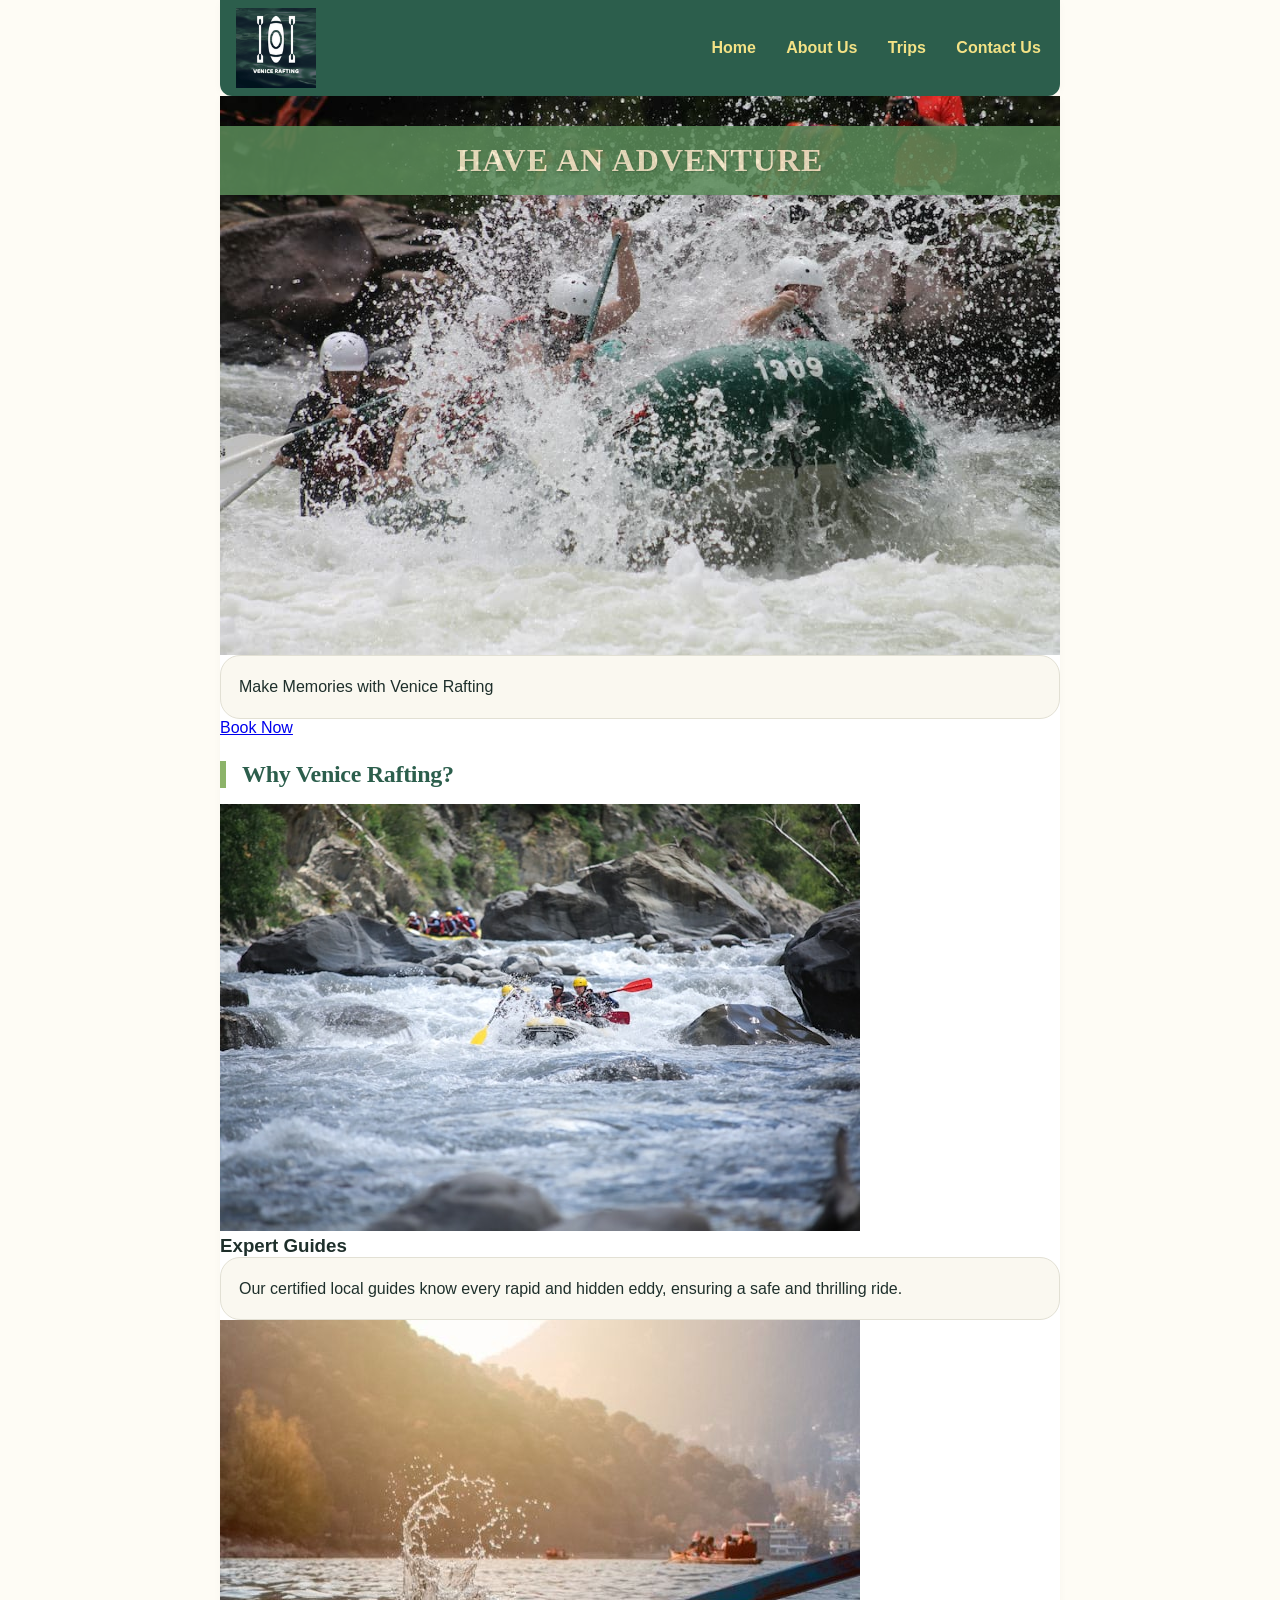
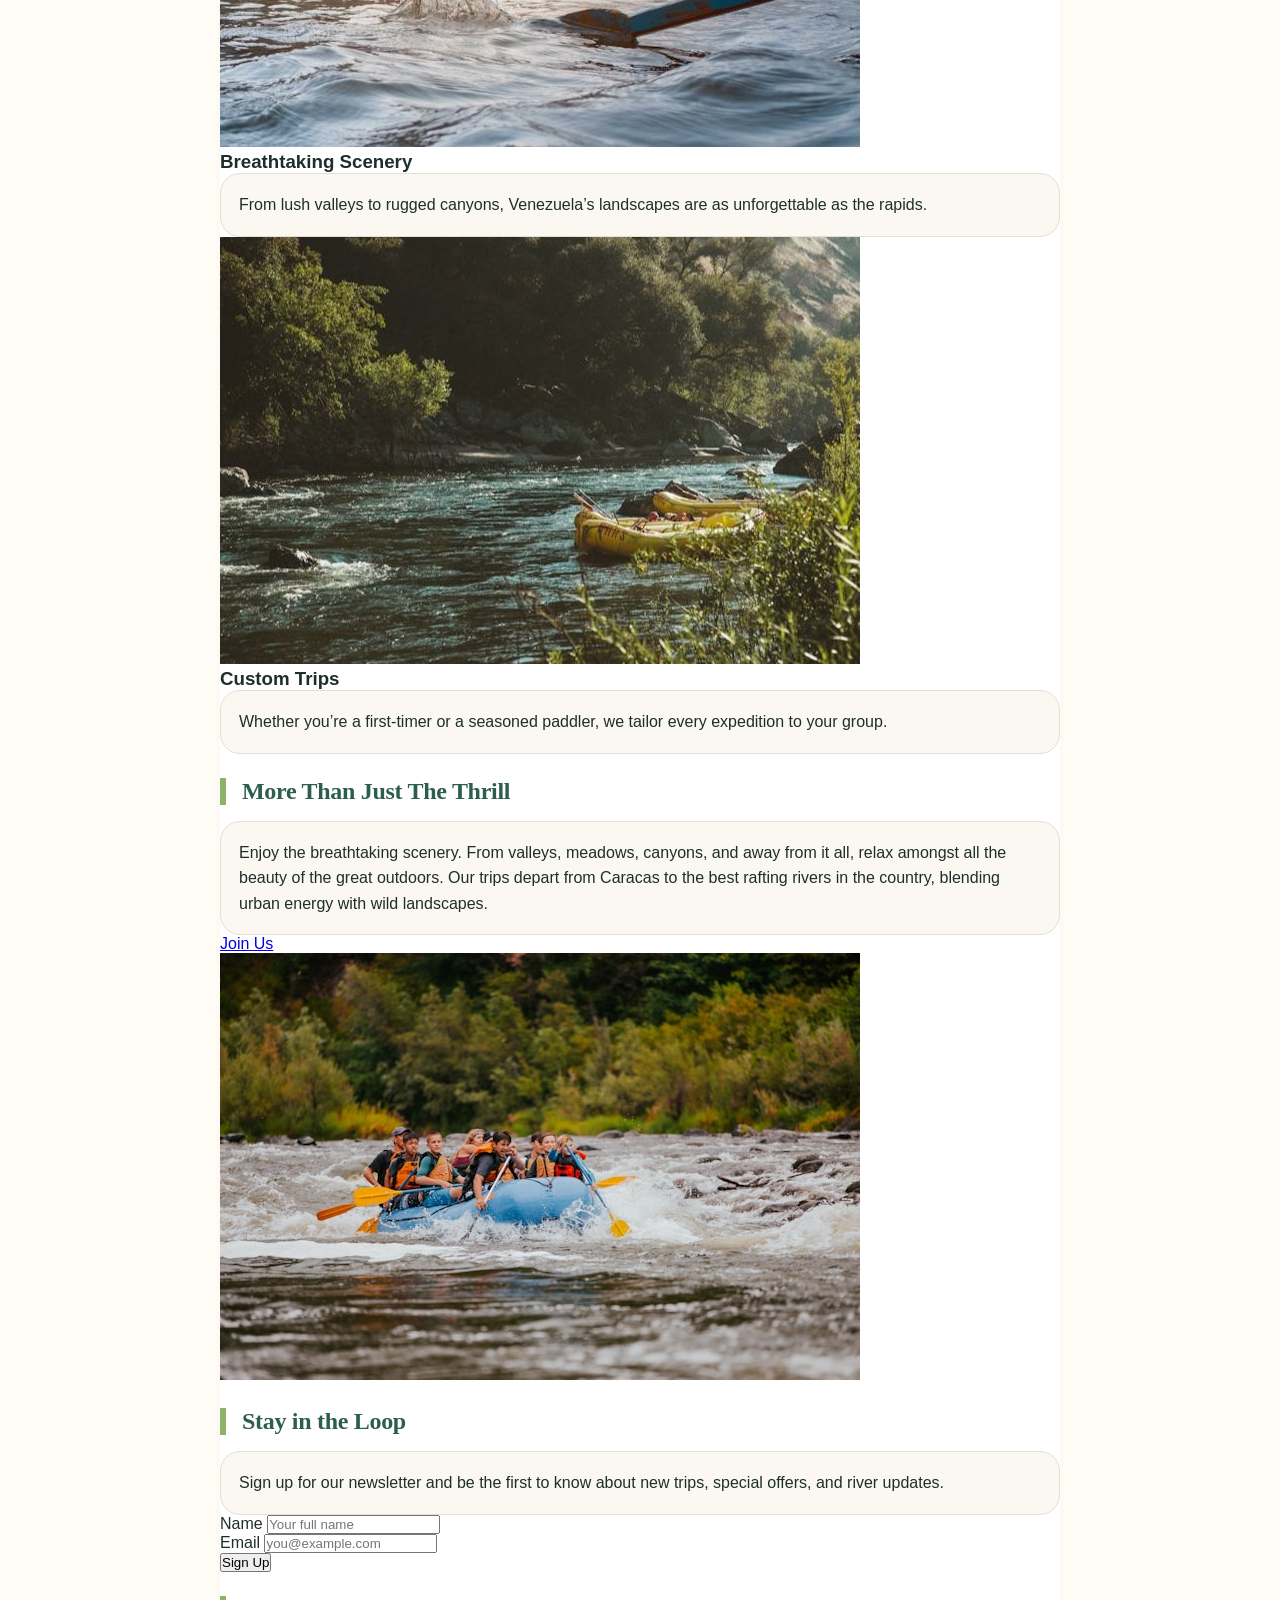
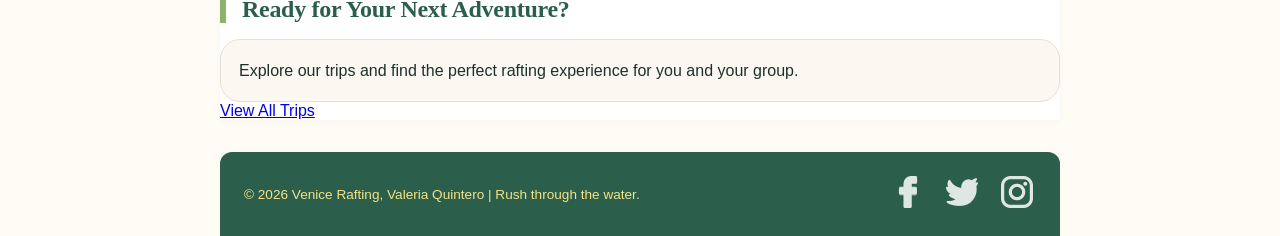
==== wwr/index.html @ 8dba0ee9 "Week 06" ====
<!DOCTYPE html>
<html lang="en">

<head>
    <meta charset="UTF-8">
    <meta name="viewport" content="width=device-width, initial-scale=1.0">
    <meta name="description"
      content="Venice Rafting offers unforgettable whitewater adventures inspired by Venezuela. Book your trip today and experience the thrill of the river.">
    <meta name="author" content="Valeria Quintero">
    <title>Venice Rafting | Home</title>
    <link rel="stylesheet" href="styles/rafting.css">
</head>

<body>
    <header>
        <img src="images/logo.png" alt="Venice rafting logo">
        <nav>
            <ul>
                <li><a href="index.html" class="active">Home</a></li>
                <li><a href="about.html">About Us</a></li>
                <li><a href="trips.html">Trips</a></li>
                <li><a href="contact.html">Contact Us</a></li>
            </ul>
        </nav>
    </header>

    <main>

        <!-- Hero -->
        <section class="hero">
            <img src="images/hero-rafting.jpg" alt="Rafting team conquering wild rapids">
            <div class="hero-content">
                <h1>HAVE AN ADVENTURE</h1>
                <p>Make Memories with Venice Rafting</p>
                <a href="trips.html" class="btn btn-primary">Book Now</a>
            </div>
        </section>

        <!-- Features grid-->
        <section class="features">
            <h2>Why Venice Rafting?</h2>
            <div class="features-grid">
                <div class="feature-item">
                    <img src="images/rafting1.jpg" alt="Expert guide leading a raft">
                    <h3>Expert Guides</h3>
                    <p>Our certified local guides know every rapid and hidden eddy, ensuring a safe
                        and thrilling ride.</p>
                </div>
                <div class="feature-item">
                    <img src="images/rafting3.jpg" alt="Breathtaking river canyon">
                    <h3>Breathtaking Scenery</h3>
                    <p>From lush valleys to rugged canyons, Venezuela’s landscapes are as
                        unforgettable as the rapids.</p>
                </div>
                <div class="feature-item">
                    <img src="images/rafting5.jpg" alt="Custom trip planning">
                    <h3>Custom Trips</h3>
                    <p>Whether you’re a first-timer or a seasoned paddler, we tailor every
                        expedition to your group.</p>
                </div>
            </div>
        </section>

        <!-- grid -->
        <section class="more-section">
            <div class="more-grid">
                <div class="more-text">
                    <h2>More Than Just The Thrill</h2>
                    <p>
                        Enjoy the breathtaking scenery. From valleys, meadows, canyons, and away
                        from it all, relax amongst all the beauty of the great outdoors. Our trips
                        depart from Caracas to the best rafting rivers in the country, blending
                        urban energy with wild landscapes.
                    </p>
                    <a href="about.html" class="btn btn-secondary">Join Us</a>
                </div>
                <div class="more-image">
                    <img src="images/rafting2.jpg" alt="Scenic river valley">
                </div>
            </div>
        </section>

        <!-- Newsletter -->
        <section class="newsletter">
            <h2>Stay in the Loop</h2>
            <p>Sign up for our newsletter and be the first to know about new trips, special offers,
                and river updates.</p>
            <form action="#" method="post" class="newsletter-form">
                <div class="form-group">
                    <label for="name">Name</label>
                    <input type="text" id="name" name="name" placeholder="Your full name" required>
                </div>
                <div class="form-group">
                    <label for="email">Email</label>
                    <input type="email" id="email" name="email" placeholder="you@example.com"
                      required>
                </div>
                <button type="submit" class="btn btn-primary">Sign Up</button>
            </form>
        </section>

        <!-- Trips -->
        <section class="cta-banner">
            <div class="cta-content">
                <h2>Ready for Your Next Adventure?</h2>
                <p>Explore our trips and find the perfect rafting experience for you and your group.
                </p>
                <a href="trips.html" class="btn btn-primary">View All Trips</a>
            </div>
        </section>

    </main>

    <footer>
        <p>© 2026 Venice Rafting, Valeria Quintero | Rush through the water.</p>
        <nav class="socialmedia">
            <a href="https://facebook.com" target="_blank" rel="noopener noreferrer">
                <img src="images/facebook.png" alt="Facebook icon">
            </a>
            <a href="https://twitter.com" target="_blank" rel="noopener noreferrer">
                <img src="images/twitter.png" alt="Twitter icon">
            </a>
            <a href="https://instagram.com" target="_blank" rel="noopener noreferrer">
                <img src="images/instagram.png" alt="Instagram icon">
            </a>
        </nav>
    </footer>
</body>

</html>
---- wwr/styles/rafting.css ----
/* Venice Rafting - Main Stylesheet */

:root {
    --primary-color: #2c5e4c;
    /* deep lake green */
    --secondary-color: #8cb369;
    /* sage green */
    --accent1-color: #5b8c5a;
    /* muted forest green */
    --accent2-color: #f4e285;
    /* soft pale yellow */
    --heading-font: "Times New Roman", "Georgia", serif;
    --body-font: Arial, Helvetica, sans-serif;
}

* {
    margin: 0;
    padding: 0;
    box-sizing: border-box;
}

body {
    font-family: var(--body-font);
    color: #1e2f2b;
    background-color: #fefcf5;
}

header,
main,
footer {
    width: 840px;
    margin: 0 auto;
    background-color: #ffffff;
    box-shadow: 0 2px 8px rgba(0, 0, 0, 0.03);
}

/* CSS Grid*/
header {
    background-color: var(--primary-color);
    color: var(--accent2-color);
    display: grid;
    grid-template-columns: auto 1fr;
    align-items: center;
    padding: 8px 16px;
    border-radius: 0 0 12px 12px;
}

header img {
    width: 80px;
    height: auto;
}

nav ul {
    list-style: none;
    display: flex;
    justify-content: flex-end;
    gap: 1.5rem;
}

nav a {
    color: var(--accent2-color);
    text-decoration: none;
    font-weight: bold;
    padding: 0.5rem 0.2rem;
    transition: color 0.2s;
}

nav a:hover {
    color: #fff5cf;
    text-decoration: underline;
}

h1,
h2 {
    font-family: var(--heading-font);
    color: var(--primary-color);
    letter-spacing: -0.3px;
}

h1 {
    font-size: 2.2rem;
    font-weight: 700;
    text-shadow: 1px 1px 2px rgba(0, 0, 0, 0.2);
}

h2 {
    border-left: 6px solid var(--secondary-color);
    padding-left: 16px;
    margin: 24px 0 16px 0;
}

.hero {
    position: relative;
    margin: 0;
    padding: 0;
}

.hero img {
    display: block;
    width: 100%;
    height: auto;
}

.hero h1 {
    position: absolute;
    top: 30px;
    width: 100%;
    padding: 16px;
    text-align: center;
    opacity: 0.85;
    background-color: var(--accent1-color);
    color: #fff2cf;
    font-size: 2rem;
    letter-spacing: 1px;
}

.hero article {
    position: absolute;
    bottom: 30px;
    left: 20px;
    right: 20px;
    background-color: rgba(44, 94, 76, 0.9);
    color: #fff9e8;
    padding: 20px;
    border-radius: 16px;
    backdrop-filter: blur(2px);
    display: flex;
    align-items: center;
    gap: 20px;
}

.hero article img {
    float: right;
    width: 125px;
    border-radius: 50%;
    border: 3px solid var(--accent2-color);
    box-shadow: 0 4px 10px rgba(0, 0, 0, 0.3);
    margin: 0 0 0 16px;
}

.hero article p {
    margin: 0;
    padding: 0;
    flex: 1;
    font-weight: 500;
    line-height: 1.4;
}

.history-content {
    display: grid;
    grid-template-columns: 1fr 1fr;
    gap: 20px;
    margin: 16px;
}

section p {
    background-color: #faf8f0;
    padding: 18px;
    border-radius: 20px;
    line-height: 1.6;
    border: 1px solid #e2e0d4;
}

.adventure-gallery {
    display: grid;
    grid-template-columns: repeat(5, 1fr);
    gap: 16px;
    margin: 16px;
}

.adventure-gallery figure {
    margin: 0;
    text-align: center;
}

.adventure-gallery img {
    width: 100%;
    height: auto;
    border-radius: 12px;
    box-shadow: 0 4px 8px rgba(0, 0, 0, 0.1);
}

.adventure-gallery figcaption {
    margin-top: 8px;
    font-weight: bold;
    color: var(--primary-color);
}

footer {
    background-color: var(--primary-color);
    color: var(--accent2-color);
    display: flex;
    justify-content: space-between;
    align-items: center;
    padding: 16px 24px;
    border-radius: 12px 12px 0 0;
    margin-top: 32px;
}

footer p {
    margin: 0;
    padding: 0;
    font-size: 0.85rem;
}

.socialmedia {
    display: flex;
    gap: 16px;
    margin: 0;
    padding: 0;
}

.socialmedia a {
    text-decoration: none;
    transition: transform 0.2s;
}

.socialmedia a:hover {
    transform: scale(1.08);
}

.socialmedia img {
    width: 32px;
    height: 32px;
    filter: brightness(0) invert(1);
    opacity: 0.85;
}

.socialmedia img:hover {
    opacity: 1;
}

/* ========== CONTACT PAGE STYLES ========== */

.contact-page-header {
    text-align: center;
    background-color: #f3f8ef;
    margin: 16px 16px 32px 16px;
    padding: 24px 16px;
    border-radius: 28px;
}

.contact-page-header h1 {
    margin-bottom: 12px;
}

.contact-page-header p {
    background: none;
    border: none;
    padding: 0;
    font-size: 1.1rem;
}

/* Company info + map grid */
.contact-info-section {
    display: grid;
    grid-template-columns: 1fr 1fr;
    gap: 32px;
    margin: 16px 16px 32px 16px;
    background: #fff;
    border-radius: 24px;
    box-shadow: 0 2px 12px rgba(0, 0, 0, 0.05);
}

.contact-details {
    background-color: #fefaf0;
    padding: 20px;
    border-radius: 20px;
    border: 1px solid #e0dccc;
}

.contact-details address {
    font-style: normal;
    line-height: 1.6;
    margin: 16px 0;
}

.contact-details p {
    background: none;
    border: none;
    padding: 6px 0;
    margin: 0;
}

.contact-details a {
    color: var(--primary-color);
    text-decoration: none;
    font-weight: 500;
}

.contact-details a:hover {
    text-decoration: underline;
}

.hours {
    margin-top: 20px;
    padding-top: 12px;
    border-top: 1px dashed var(--secondary-color);
    font-size: 0.9rem;
}

.map-container {
    background-color: #fefaf0;
    padding: 20px;
    border-radius: 20px;
    border: 1px solid #e0dccc;
}

.map-container iframe {
    width: 100%;
    border: none;
    /* removes any default border */
    border-radius: 16px;
    box-shadow: 0 4px 12px rgba(0, 0, 0, 0.1);
    display: block;
}

/* Employee profiles section */
.employees-section {
    margin: 48px 16px 32px 16px;
    text-align: center;
}

.employee-profiles {
    display: flex;
    flex-wrap: wrap;
    justify-content: center;
    gap: 32px;
    margin-top: 24px;
}

.employee-card {
    background: #ffffff;
    border-radius: 28px;
    padding: 16px 12px 20px;
    width: 220px;
    box-shadow: 0 8px 20px rgba(0, 0, 0, 0.08);
    transition: transform 0.2s ease;
    border: 1px solid #e9e6db;
}

.employee-card:hover {
    transform: translateY(-6px);
}

.employee-card img {
    width: 160px;
    height: 160px;
    object-fit: cover;
    border-radius: 50%;
    border: 4px solid var(--secondary-color);
    margin-bottom: 12px;
    background-color: #eef3e9;
}

.employee-card figcaption {
    font-size: 1rem;
    line-height: 1.4;
}

.employee-title {
    font-size: 0.85rem;
    color: var(--primary-color);
    font-weight: normal;
    background: #f4f0e2;
    display: inline-block;
    padding: 4px 12px;
    border-radius: 40px;
    margin-top: 8px;
}

.team-note {
    background: transparent;
    border: none;
    margin-top: 24px;
    font-style: italic;
    color: #4a5b4e;
}

/* Contact Form Styles */
.contact-form-section {
    background-color: #fefaf0;
    margin: 32px 16px 16px 16px;
    padding: 24px 28px;
    border-radius: 32px;
    border: 1px solid #e2ddcf;
}

.rafting-form {
    display: flex;
    flex-direction: column;
    gap: 18px;
    max-width: 100%;
}

.rafting-form label {
    font-weight: 600;
    color: #1f3d34;
    margin-bottom: -10px;
}

.rafting-form input:not([type="radio"]):not([type="checkbox"]),
.rafting-form textarea {
    width: 100%;
    padding: 12px 16px;
    font-family: inherit;
    font-size: 1rem;
    border: 1px solid #ccc7b5;
    border-radius: 28px;
    background-color: white;
    transition: 0.2s;
}

.rafting-form input:not([type="radio"]):not([type="checkbox"]):focus,
.rafting-form textarea:focus {
    outline: none;
    border-color: var(--primary-color);
    box-shadow: 0 0 0 3px rgba(44, 94, 76, 0.2);
}

.purpose-group {
    border: 1px solid #d4cebd;
    border-radius: 24px;
    padding: 16px 20px;
    margin: 8px 0;
}

.purpose-group legend {
    font-weight: bold;
    padding: 0 12px;
    color: var(--primary-color);
    font-family: var(--heading-font);
}

.radio-label {
    display: flex;
    align-items: center;
    gap: 12px;
    font-weight: normal;
    cursor: pointer;
    margin: 8px 0;
}

.radio-label input[type="radio"] {
    width: 18px;
    height: 18px;
    accent-color: var(--primary-color);
    margin: 0;
}

.checkbox-label {
    display: flex;
    align-items: center;
    gap: 12px;
    font-weight: normal;
    cursor: pointer;
    background: #f2efe5;
    padding: 12px 16px;
    border-radius: 40px;
    margin: 4px 0;
}

.checkbox-label input[type="checkbox"] {
    width: 20px;
    height: 20px;
    accent-color: var(--primary-color);
    margin: 0;
}

.submit-btn {
    background-color: var(--primary-color);
    color: white;
    border: none;
    padding: 14px 24px;
    font-size: 1.15rem;
    font-weight: bold;
    border-radius: 60px;
    cursor: pointer;
    transition: background 0.2s, transform 0.1s;
    width: fit-content;
    min-width: 200px;
    margin-top: 8px;
    display: inline-flex;
    align-items: center;
    justify-content: center;
    gap: 12px;
    box-shadow: 0 2px 6px rgba(0, 0, 0, 0.1);
}

.submit-btn:hover {
    background-color: #1f4a3b;
    transform: scale(1.02);
}

.submit-btn:active {
    transform: scale(0.98);
}

/* Responsive adjustments for contact page */
@media (max-width: 860px) {

    header,
    main,
    footer {
        width: 95%;
    }

    .hero h1 {
        font-size: 1.5rem;
        top: 10px;
    }

    .hero article {
        flex-direction: column;
        bottom: 15px;
        left: 10px;
        right: 10px;
        text-align: center;
    }

    .hero article img {
        float: none;
        margin: 0 auto;
        width: 90px;
    }

    .history-content {
        grid-template-columns: 1fr;
        gap: 10px;
    }

    .adventure-gallery {
        grid-template-columns: repeat(auto-fit, minmax(150px, 1fr));
        gap: 12px;
    }

    footer {
        flex-direction: column;
        gap: 12px;
        text-align: center;
    }

    /* contact page responsive */
    .contact-info-section {
        grid-template-columns: 1fr;
        gap: 20px;
    }

    .employee-profiles {
        gap: 20px;
    }

    .employee-card {
        width: 180px;
    }

    .employee-card img {
        width: 130px;
        height: 130px;
    }

    .contact-form-section {
        padding: 20px 16px;
    }

    .submit-btn {
        width: 100%;
        justify-content: center;
    }
}
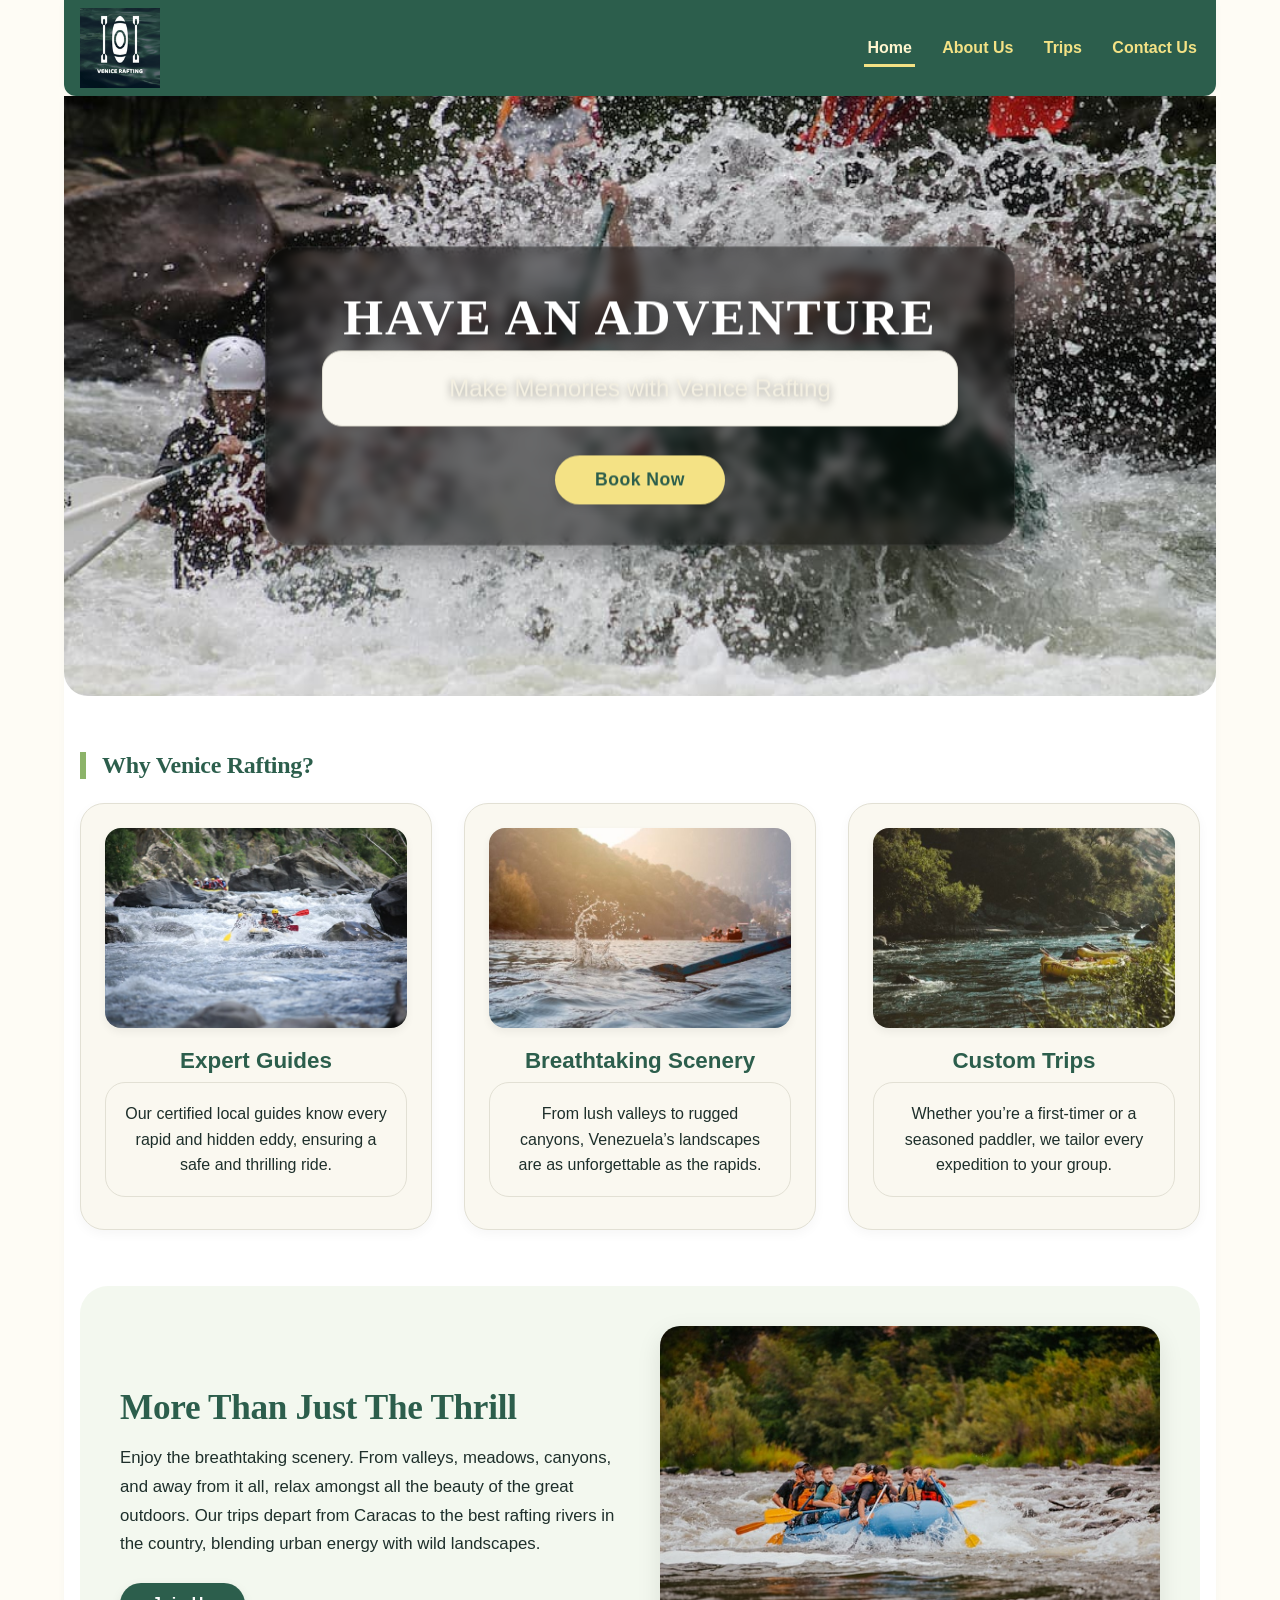
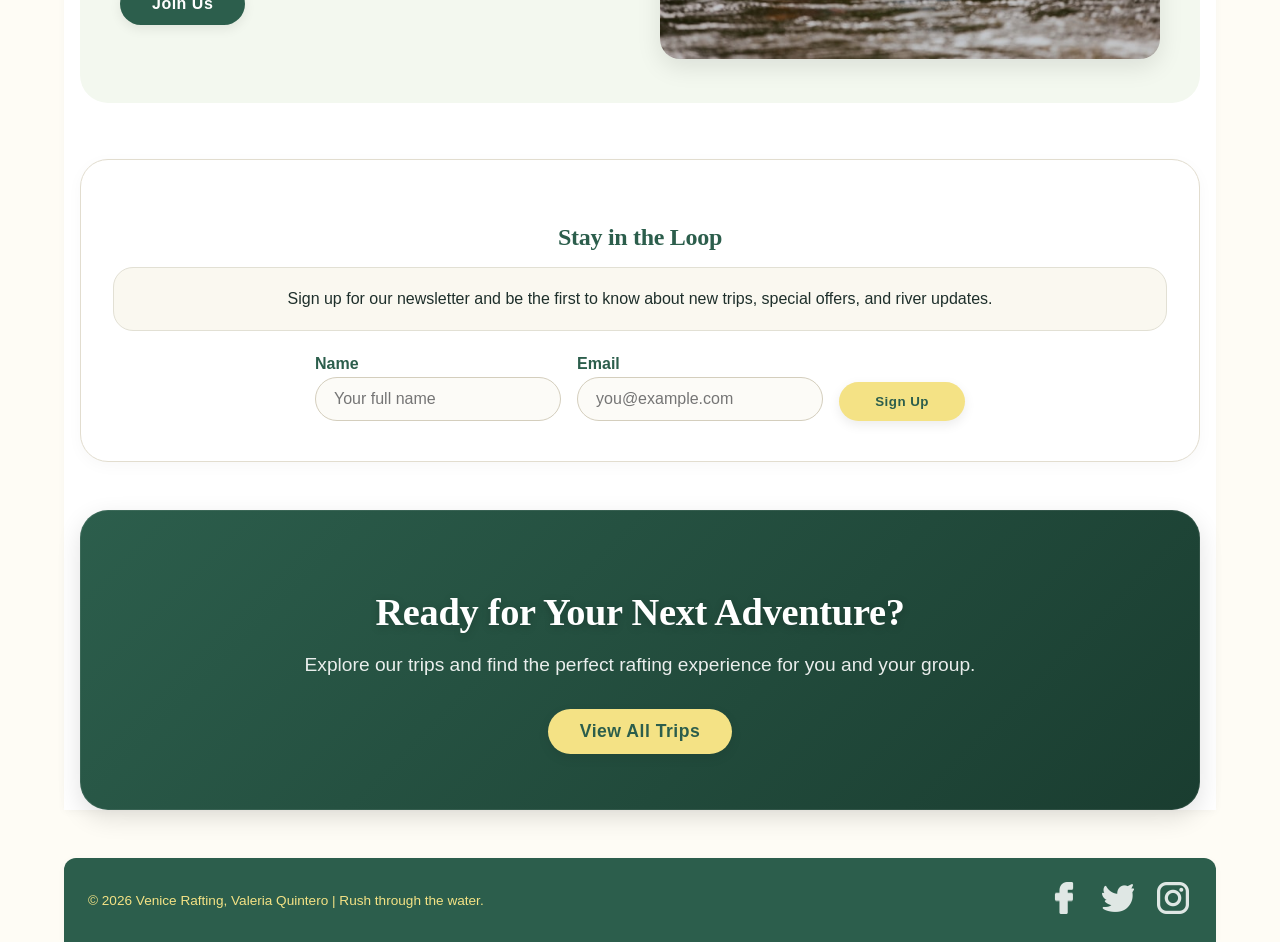
==== commit 006eee02: "Final" ====
--- a/wwr/index.html
+++ b/wwr/index.html
@@ -36,7 +36,7 @@
             </div>
         </section>
 
-        <!-- Features grid-->
+        <!-- Grid-->
         <section class="features">
             <h2>Why Venice Rafting?</h2>
             <div class="features-grid">
@@ -61,7 +61,7 @@
             </div>
         </section>
 
-        <!-- grid -->
+        <!-- Grid -->
         <section class="more-section">
             <div class="more-grid">
                 <div class="more-text">
--- a/wwr/styles/rafting.css
+++ b/wwr/styles/rafting.css
@@ -1,4 +1,4 @@
-/* Venice Rafting - Main Stylesheet */
+/* Venice Rafting css*/
 
 :root {
     --primary-color: #2c5e4c;
@@ -19,6 +19,10 @@
     box-sizing: border-box;
 }
 
+html {
+    scroll-behavior: smooth;
+}
+
 body {
     font-family: var(--body-font);
     color: #1e2f2b;
@@ -28,13 +32,14 @@
 header,
 main,
 footer {
-    width: 840px;
+    max-width: 1200px;
+    width: min(90%, 1200px);
     margin: 0 auto;
     background-color: #ffffff;
     box-shadow: 0 2px 8px rgba(0, 0, 0, 0.03);
 }
 
-/* CSS Grid*/
+/* header and nav*/
 header {
     background-color: var(--primary-color);
     color: var(--accent2-color);
@@ -62,12 +67,13 @@
     text-decoration: none;
     font-weight: bold;
     padding: 0.5rem 0.2rem;
-    transition: color 0.2s;
-}
-
-nav a:hover {
+    transition: color 0.2s, border-bottom 0.2s;
+}
+
+nav a:hover,
+nav a.active {
     color: #fff5cf;
-    text-decoration: underline;
+    border-bottom: 3px solid var(--accent2-color);
 }
 
 h1,
@@ -89,31 +95,395 @@
     margin: 24px 0 16px 0;
 }
 
+/* buttons*/
+.btn {
+    display: inline-block;
+    padding: 12px 32px;
+    border-radius: 60px;
+    text-decoration: none;
+    font-weight: bold;
+    letter-spacing: 0.5px;
+    transition: all 0.25s ease;
+    box-shadow: 0 4px 12px rgba(0, 0, 0, 0.08);
+    border: none;
+    cursor: pointer;
+}
+
+.btn-primary {
+    background-color: var(--accent2-color);
+    color: var(--primary-color);
+}
+
+.btn-primary:hover {
+    background-color: #e8d47a;
+    transform: translateY(-3px) scale(1.02);
+    box-shadow: 0 8px 20px rgba(0, 0, 0, 0.15);
+}
+
+.btn-secondary {
+    background-color: var(--primary-color);
+    color: #fff;
+}
+
+.btn-secondary:hover {
+    background-color: #1f4a3b;
+    transform: translateY(-3px) scale(1.02);
+    box-shadow: 0 8px 20px rgba(0, 0, 0, 0.15);
+}
+
+/* Home page */
+
+/* Hero*/
 .hero {
     position: relative;
     margin: 0;
     padding: 0;
+    border-radius: 0 0 24px 24px;
+    overflow: hidden;
 }
 
 .hero img {
     display: block;
     width: 100%;
     height: auto;
-}
-
-.hero h1 {
+    max-height: 600px;
+    object-fit: cover;
+}
+
+.hero-content {
     position: absolute;
-    top: 30px;
+    top: 50%;
+    left: 50%;
+    transform: translate(-50%, -50%);
+    text-align: center;
+    background: rgba(0, 0, 0, 0.50);
+    backdrop-filter: blur(6px);
+    -webkit-backdrop-filter: blur(6px);
+    padding: 2.5rem 3.5rem;
+    border-radius: 28px;
+    width: 85%;
+    max-width: 750px;
+    color: #fff;
+    box-shadow: 0 8px 32px rgba(0, 0, 0, 0.35);
+    border: 1px solid rgba(255, 255, 255, 0.08);
+}
+
+.hero-content h1 {
+    font-size: 3.2rem;
+    color: #fff;
+    text-shadow: 0 4px 20px rgba(0, 0, 0, 0.6);
+    margin-bottom: 0.25rem;
+    letter-spacing: 2px;
+}
+
+.hero-content p {
+    font-size: 1.5rem;
+    font-weight: 300;
+    margin-bottom: 1.8rem;
+    color: #f4f0e2;
+    text-shadow: 0 2px 8px rgba(0, 0, 0, 0.4);
+}
+
+.hero-content .btn {
+    font-size: 1.1rem;
+    padding: 14px 40px;
+}
+
+.features {
+    margin: 3.5rem 0;
+    padding: 0 1rem;
+}
+
+.features-grid {
+    display: grid;
+    grid-template-columns: repeat(auto-fit, minmax(280px, 1fr));
+    gap: 2rem;
+    margin-top: 1.5rem;
+}
+
+.feature-item {
+    background: #faf8f0;
+    border-radius: 24px;
+    padding: 1.5rem 1.5rem 2rem;
+    text-align: center;
+    box-shadow: 0 4px 12px rgba(0, 0, 0, 0.04);
+    border: 1px solid #e2e0d4;
+    transition: transform 0.3s ease, box-shadow 0.3s ease;
+}
+
+.feature-item:hover {
+    transform: translateY(-8px);
+    box-shadow: 0 16px 40px rgba(44, 94, 76, 0.12);
+}
+
+.feature-item img {
     width: 100%;
-    padding: 16px;
+    height: 200px;
+    object-fit: cover;
+    border-radius: 16px;
+    margin-bottom: 1rem;
+    box-shadow: 0 4px 8px rgba(0, 0, 0, 0.06);
+}
+
+.feature-item h3 {
+    color: var(--primary-color);
+    margin-bottom: 0.5rem;
+    font-size: 1.4rem;
+}
+
+/* more section*/
+.more-section {
+    margin: 3.5rem 0;
+    padding: 0 1rem;
+}
+
+.more-grid {
+    display: grid;
+    grid-template-columns: 1fr 1fr;
+    gap: 2.5rem;
+    align-items: center;
+    background: #f3f8ef;
+    border-radius: 28px;
+    padding: 2.5rem;
+    transition: all 0.3s ease;
+}
+
+.more-text h2 {
+    border-left: none;
+    padding-left: 0;
+    font-size: 2.2rem;
+}
+
+.more-text p {
+    background: none;
+    border: none;
+    padding: 0;
+    line-height: 1.7;
+    margin: 1rem 0 1.5rem;
+    font-size: 1.05rem;
+}
+
+.more-image img {
+    width: 100%;
+    height: auto;
+    border-radius: 20px;
+    box-shadow: 0 8px 24px rgba(0, 0, 0, 0.10);
+    transition: transform 0.3s ease;
+}
+
+.more-image img:hover {
+    transform: scale(1.01);
+}
+
+/* newsletter*/
+.newsletter {
+    background: #ffffff;
+    padding: 2.5rem 2rem;
+    border-radius: 28px;
+    margin: 3rem 1rem;
     text-align: center;
-    opacity: 0.85;
-    background-color: var(--accent1-color);
-    color: #fff2cf;
-    font-size: 2rem;
-    letter-spacing: 1px;
-}
-
+    border: 1px solid #e2ddcf;
+    box-shadow: 0 4px 16px rgba(0, 0, 0, 0.03);
+}
+
+.newsletter h2 {
+    border-left: none;
+    padding-left: 0;
+}
+
+.newsletter-form {
+    display: flex;
+    flex-wrap: wrap;
+    justify-content: center;
+    align-items: flex-end;
+    gap: 1rem;
+    max-width: 650px;
+    margin: 1.5rem auto 0;
+}
+
+.form-group {
+    flex: 1 1 200px;
+    text-align: left;
+}
+
+.form-group label {
+    display: block;
+    font-weight: 600;
+    margin-bottom: 4px;
+    color: var(--primary-color);
+}
+
+.form-group input {
+    width: 100%;
+    padding: 12px 18px;
+    border-radius: 60px;
+    border: 1px solid #d4cebd;
+    font-size: 1rem;
+    transition: border 0.2s, box-shadow 0.2s;
+    background-color: #fcfbf7;
+}
+
+.form-group input:focus {
+    outline: none;
+    border-color: var(--primary-color);
+    box-shadow: 0 0 0 4px rgba(44, 94, 76, 0.15);
+}
+
+.newsletter .btn {
+    padding: 12px 36px;
+    margin-top: 0;
+    height: fit-content;
+}
+
+/* banner*/
+.cta-banner {
+    background: linear-gradient(135deg, var(--primary-color) 0%, #1a3d30 100%);
+    color: #fff;
+    text-align: center;
+    padding: 3.5rem 2rem;
+    border-radius: 28px;
+    margin: 3rem 1rem;
+    box-shadow: inset 0 0 0 1px rgba(255, 255, 255, 0.08), 0 8px 24px rgba(0, 0, 0, 0.12);
+}
+
+.cta-banner h2 {
+    color: #fff;
+    border-left: none;
+    padding-left: 0;
+    font-size: 2.4rem;
+    text-shadow: 0 2px 8px rgba(0, 0, 0, 0.2);
+}
+
+.cta-banner p {
+    font-size: 1.2rem;
+    margin-bottom: 1.8rem;
+    opacity: 0.9;
+    background: none;
+    border: none;
+    padding: 0;
+}
+
+.cta-banner .btn-primary {
+    background-color: var(--accent2-color);
+    color: var(--primary-color);
+    font-size: 1.1rem;
+}
+
+.cta-banner .btn-primary:hover {
+    background-color: #ffe69e;
+}
+
+/* Trips page*/
+.trips-cta {
+    text-align: center;
+    padding: 2.5rem 1.5rem;
+    background: linear-gradient(135deg, #eef5ea 0%, #fcf9f0 100%);
+    border-radius: 28px;
+    margin: 1rem 0 2.5rem;
+}
+
+.trips-cta h1 {
+    font-size: 2.8rem;
+    margin-bottom: 0.5rem;
+}
+
+.trips-cta p {
+    font-size: 1.15rem;
+    max-width: 600px;
+    margin: 0 auto 1.5rem;
+    background: none;
+    border: none;
+    padding: 0;
+}
+
+.trip-cards {
+    margin: 2.5rem 0;
+    padding: 0 1rem;
+}
+
+.cards-grid {
+    display: grid;
+    grid-template-columns: repeat(auto-fit, minmax(300px, 1fr));
+    gap: 2rem;
+    margin-top: 1.5rem;
+}
+
+.trip-card {
+    background: #ffffff;
+    border-radius: 24px;
+    overflow: hidden;
+    box-shadow: 0 6px 20px rgba(0, 0, 0, 0.06);
+    border: 1px solid #ece8dd;
+    transition: transform 0.25s ease, box-shadow 0.25s ease;
+}
+
+.trip-card:hover {
+    transform: translateY(-6px);
+    box-shadow: 0 16px 40px rgba(0, 0, 0, 0.08);
+}
+
+.trip-card img {
+    width: 100%;
+    height: 220px;
+    object-fit: cover;
+}
+
+.trip-card h3 {
+    padding: 1rem 1.5rem 0.25rem;
+    color: var(--primary-color);
+}
+
+.trip-card p {
+    padding: 0 1.5rem 1rem;
+    background: none;
+    border: none;
+    margin: 0;
+}
+
+.trip-card p strong {
+    color: var(--primary-color);
+}
+
+.trip-table-section {
+    margin: 2.5rem 1rem 3rem;
+    overflow-x: auto;
+}
+
+.trip-table {
+    width: 100%;
+    border-collapse: collapse;
+    border-radius: 20px;
+    overflow: hidden;
+    box-shadow: 0 4px 16px rgba(0, 0, 0, 0.04);
+}
+
+.trip-table thead {
+    background-color: var(--primary-color);
+    color: #fff;
+}
+
+.trip-table th {
+    padding: 14px 16px;
+    text-align: left;
+    font-weight: 700;
+    font-size: 1.05rem;
+}
+
+.trip-table td {
+    padding: 14px 16px;
+    border-bottom: 1px solid #e8e4d8;
+    background-color: #ffffff;
+}
+
+.trip-table tbody tr:nth-child(even) td {
+    background-color: #f7f5ed;
+}
+
+.trip-table tbody tr:hover td {
+    background-color: #edf3e9;
+}
+
+/*about page */
 .hero article {
     position: absolute;
     bottom: 30px;
@@ -186,52 +556,7 @@
     color: var(--primary-color);
 }
 
-footer {
-    background-color: var(--primary-color);
-    color: var(--accent2-color);
-    display: flex;
-    justify-content: space-between;
-    align-items: center;
-    padding: 16px 24px;
-    border-radius: 12px 12px 0 0;
-    margin-top: 32px;
-}
-
-footer p {
-    margin: 0;
-    padding: 0;
-    font-size: 0.85rem;
-}
-
-.socialmedia {
-    display: flex;
-    gap: 16px;
-    margin: 0;
-    padding: 0;
-}
-
-.socialmedia a {
-    text-decoration: none;
-    transition: transform 0.2s;
-}
-
-.socialmedia a:hover {
-    transform: scale(1.08);
-}
-
-.socialmedia img {
-    width: 32px;
-    height: 32px;
-    filter: brightness(0) invert(1);
-    opacity: 0.85;
-}
-
-.socialmedia img:hover {
-    opacity: 1;
-}
-
-/* ========== CONTACT PAGE STYLES ========== */
-
+/* contact page*/
 .contact-page-header {
     text-align: center;
     background-color: #f3f8ef;
@@ -251,7 +576,6 @@
     font-size: 1.1rem;
 }
 
-/* Company info + map grid */
 .contact-info-section {
     display: grid;
     grid-template-columns: 1fr 1fr;
@@ -309,13 +633,11 @@
 .map-container iframe {
     width: 100%;
     border: none;
-    /* removes any default border */
     border-radius: 16px;
     box-shadow: 0 4px 12px rgba(0, 0, 0, 0.1);
     display: block;
 }
 
-/* Employee profiles section */
 .employees-section {
     margin: 48px 16px 32px 16px;
     text-align: center;
@@ -377,7 +699,6 @@
     color: #4a5b4e;
 }
 
-/* Contact Form Styles */
 .contact-form-section {
     background-color: #fefaf0;
     margin: 32px 16px 16px 16px;
@@ -496,7 +817,54 @@
     transform: scale(0.98);
 }
 
-/* Responsive adjustments for contact page */
+/* Footer*/
+footer {
+    background-color: var(--primary-color);
+    color: var(--accent2-color);
+    display: flex;
+    justify-content: space-between;
+    align-items: center;
+    padding: 16px 24px;
+    border-radius: 12px 12px 0 0;
+    margin-top: 32px;
+}
+
+footer p {
+    margin: 0;
+    padding: 0;
+    font-size: 0.85rem;
+    background: none;
+    border: none;
+}
+
+.socialmedia {
+    display: flex;
+    gap: 16px;
+    margin: 0;
+    padding: 0;
+}
+
+.socialmedia a {
+    text-decoration: none;
+    transition: transform 0.2s;
+}
+
+.socialmedia a:hover {
+    transform: scale(1.08);
+}
+
+.socialmedia img {
+    width: 32px;
+    height: 32px;
+    filter: brightness(0) invert(1);
+    opacity: 0.85;
+}
+
+.socialmedia img:hover {
+    opacity: 1;
+}
+
+/* adjustments*/
 @media (max-width: 860px) {
 
     header,
@@ -505,23 +873,27 @@
         width: 95%;
     }
 
-    .hero h1 {
-        font-size: 1.5rem;
-        top: 10px;
-    }
-
-    .hero article {
-        flex-direction: column;
-        bottom: 15px;
-        left: 10px;
-        right: 10px;
+    .hero-content {
+        padding: 1.5rem 1.8rem;
+        width: 92%;
+    }
+
+    .hero-content h1 {
+        font-size: 2.2rem;
+    }
+
+    .hero-content p {
+        font-size: 1.1rem;
+    }
+
+    .more-grid {
+        grid-template-columns: 1fr;
         text-align: center;
-    }
-
-    .hero article img {
-        float: none;
-        margin: 0 auto;
-        width: 90px;
+        padding: 1.8rem;
+    }
+
+    .more-text h2 {
+        font-size: 1.8rem;
     }
 
     .history-content {
@@ -540,7 +912,6 @@
         text-align: center;
     }
 
-    /* contact page responsive */
     .contact-info-section {
         grid-template-columns: 1fr;
         gap: 20px;
@@ -567,4 +938,21 @@
         width: 100%;
         justify-content: center;
     }
+
+    .trips-cta h1 {
+        font-size: 2rem;
+    }
+
+    .cards-grid {
+        grid-template-columns: 1fr;
+    }
+
+    .trip-table {
+        font-size: 0.9rem;
+    }
+
+    .trip-table th,
+    .trip-table td {
+        padding: 10px 8px;
+    }
 }
